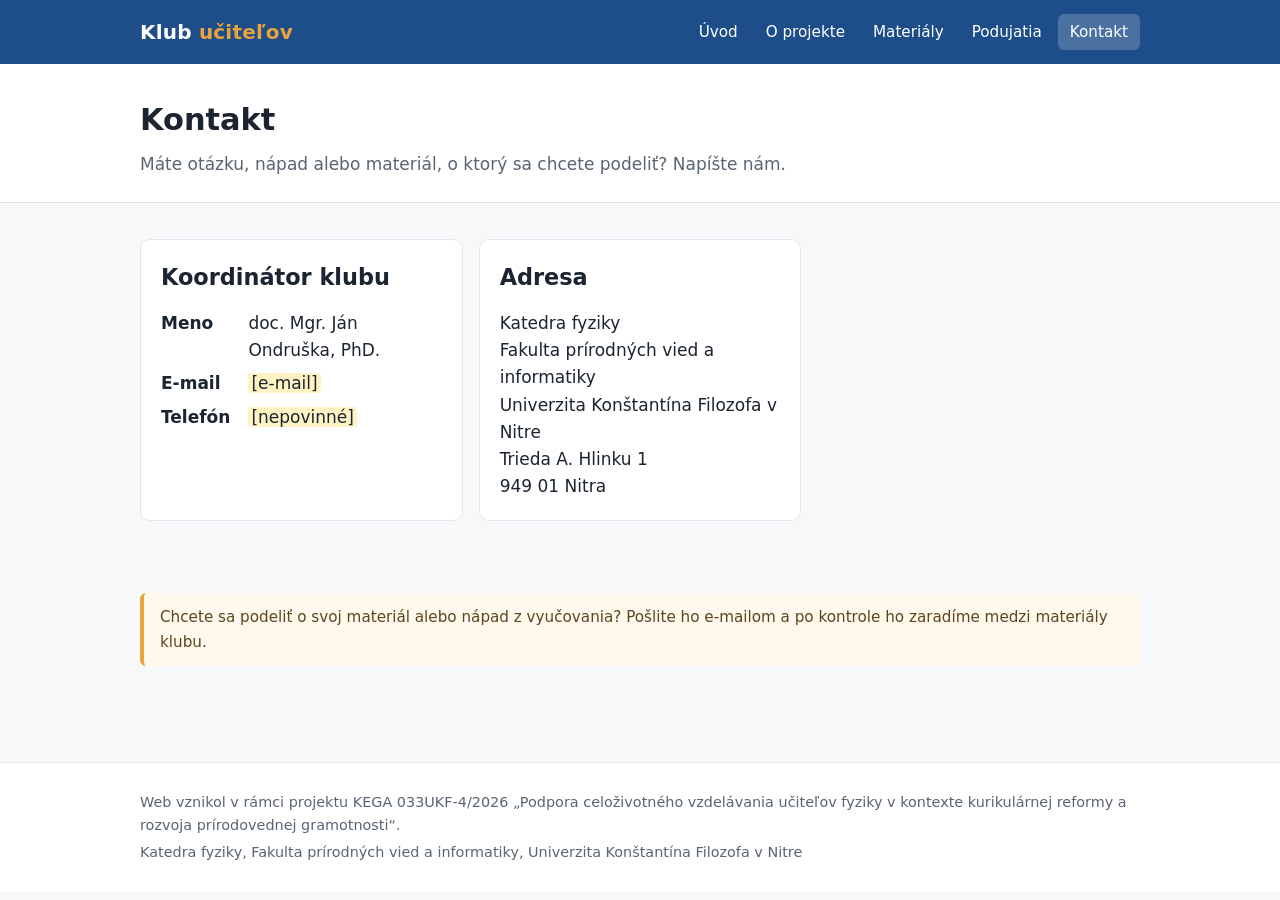
==== kontakt.html @ cd44ca63 "Add files via upload" ====
<!DOCTYPE html>
<html lang="sk">
<head>
  <meta charset="utf-8">
  <meta name="viewport" content="width=device-width, initial-scale=1">
  <title>Kontakt – Klub učiteľov</title>
  <link rel="stylesheet" href="style.css">
</head>
<body>

<header class="site-header">
  <div class="wrap">
    <a class="logo" href="index.html">Klub <span>učiteľov</span></a>
    <ul class="nav">
      <li><a href="index.html">Úvod</a></li>
      <li><a href="o-projekte.html">O projekte</a></li>
      <li><a href="materialy.html">Materiály</a></li>
      <li><a href="podujatia.html">Podujatia</a></li>
      <li><a href="kontakt.html" aria-current="page">Kontakt</a></li>
    </ul>
  </div>
</header>

<div class="page-title">
  <div class="wrap">
    <h1>Kontakt</h1>
    <p>Máte otázku, nápad alebo materiál, o ktorý sa chcete podeliť? Napíšte nám.</p>
  </div>
</div>

<main>
  <div class="wrap">

    <div class="grid">
      <section class="card">
        <h2>Koordinátor klubu</h2>
        <dl class="info">
          <dt>Meno</dt>
          <dd>doc. Mgr. Ján Ondruška, PhD.</dd>
          <dt>E-mail</dt>
          <dd><span class="todo">[e-mail]</span></dd>
          <dt>Telefón</dt>
          <dd><span class="todo">[nepovinné]</span></dd>
        </dl>
      </section>

      <section class="card">
        <h2>Adresa</h2>
        <p style="color:inherit">
          Katedra fyziky<br>
          Fakulta prírodných vied a informatiky<br>
          Univerzita Konštantína Filozofa v Nitre<br>
          Trieda A. Hlinku 1<br>
          949 01 Nitra
        </p>
      </section>
    </div>

    <section style="margin-top:32px">
      <p class="note">Chcete sa podeliť o svoj materiál alebo nápad z vyučovania? Pošlite ho e-mailom a po kontrole ho zaradíme medzi materiály klubu.</p>
    </section>

  </div>
</main>

<footer class="site-footer">
  <div class="wrap">
    <p>Web vznikol v rámci projektu KEGA 033UKF-4/2026 „Podpora celoživotného vzdelávania učiteľov fyziky v kontexte kurikulárnej reformy a rozvoja prírodovednej gramotnosti“.</p>
    <p>Katedra fyziky, Fakulta prírodných vied a informatiky, Univerzita Konštantína Filozofa v Nitre</p>
  </div>
</footer>

</body>
</html>
---- style.css ----
/* Klub učiteľov – spoločný vzhľad všetkých stránok */
:root {
  --ink: #1b2430;
  --muted: #5a6573;
  --bg: #f7f8fa;
  --card: #ffffff;
  --line: #e3e7ec;
  --brand: #1d4e89;
  --brand-dark: #153a66;
  --accent: #e8a33d;
  --radius: 10px;
  --max: 1040px;
}

* { box-sizing: border-box; }

html { scroll-behavior: smooth; }

body {
  margin: 0;
  font-family: system-ui, -apple-system, "Segoe UI", Roboto, "Helvetica Neue", Arial, sans-serif;
  font-size: 17px;
  line-height: 1.6;
  color: var(--ink);
  background: var(--bg);
}

a { color: var(--brand); }
a:hover { color: var(--brand-dark); }

.wrap { max-width: var(--max); margin: 0 auto; padding: 0 20px; }

/* Hlavička a menu */
.site-header {
  background: var(--brand);
  color: #fff;
}
.site-header .wrap {
  display: flex;
  align-items: center;
  justify-content: space-between;
  flex-wrap: wrap;
  gap: 12px;
  padding-top: 14px;
  padding-bottom: 14px;
}
.logo {
  color: #fff;
  text-decoration: none;
  font-weight: 700;
  font-size: 1.25rem;
  letter-spacing: .2px;
}
.logo:hover { color: #fff; }
.logo span { color: var(--accent); }

.nav { display: flex; flex-wrap: wrap; gap: 4px; margin: 0; padding: 0; list-style: none; }
.nav a {
  display: block;
  padding: 6px 12px;
  border-radius: 6px;
  color: #fff;
  text-decoration: none;
  font-size: .95rem;
}
.nav a:hover { background: rgba(255,255,255,.12); color: #fff; }
.nav a[aria-current="page"] { background: rgba(255,255,255,.2); }

/* Úvodný pás */
.hero {
  background: linear-gradient(135deg, var(--brand) 0%, #2c6cb3 100%);
  color: #fff;
  padding: 56px 0 64px;
}
.hero h1 { margin: 0 0 12px; font-size: 2.3rem; line-height: 1.2; }
.hero p { margin: 0; max-width: 680px; font-size: 1.15rem; opacity: .95; }
.hero .btn { margin-top: 24px; }

.page-title {
  background: #fff;
  border-bottom: 1px solid var(--line);
  padding: 32px 0 24px;
}
.page-title h1 { margin: 0; font-size: 1.9rem; }
.page-title p { margin: 6px 0 0; color: var(--muted); }

main { padding: 36px 0 56px; }

section { margin-bottom: 40px; }
h2 { font-size: 1.4rem; margin: 0 0 14px; }
h3 { font-size: 1.1rem; margin: 0 0 6px; }

/* Tlačidlá */
.btn {
  display: inline-block;
  padding: 10px 18px;
  border-radius: 8px;
  background: var(--accent);
  color: #1b2430;
  font-weight: 600;
  text-decoration: none;
}
.btn:hover { background: #f0b558; color: #1b2430; }

/* Karty */
.grid {
  display: grid;
  grid-template-columns: repeat(auto-fill, minmax(260px, 1fr));
  gap: 16px;
}
.card {
  background: var(--card);
  border: 1px solid var(--line);
  border-radius: var(--radius);
  padding: 20px;
}
.card p { margin: 0; color: var(--muted); }
a.card { display: block; text-decoration: none; color: inherit; transition: border-color .15s, box-shadow .15s; }
a.card:hover { border-color: var(--brand); box-shadow: 0 4px 14px rgba(29,78,137,.10); color: inherit; }
a.card h3 { color: var(--brand); }
.card .more { display: inline-block; margin-top: 10px; font-weight: 600; color: var(--brand); }

/* Zoznamy noviniek a podujatí */
.list { list-style: none; margin: 0; padding: 0; }
.list li {
  background: var(--card);
  border: 1px solid var(--line);
  border-radius: var(--radius);
  padding: 16px 20px;
  margin-bottom: 10px;
}
.date {
  display: inline-block;
  font-size: .85rem;
  font-weight: 600;
  color: var(--brand);
  background: #e8eef7;
  padding: 2px 8px;
  border-radius: 4px;
  margin-bottom: 6px;
}

.note {
  background: #fff8ec;
  border-left: 4px solid var(--accent);
  padding: 12px 16px;
  border-radius: 6px;
  color: #5b4520;
  font-size: .95rem;
}

/* Text na doplnenie – zvýraznený, aby sa nezabudol */
.todo {
  background: #fff3c4;
  border-radius: 3px;
  padding: 0 3px;
}

dl.info { display: grid; grid-template-columns: max-content 1fr; gap: 6px 18px; margin: 0; }
dl.info dt { font-weight: 600; }
dl.info dd { margin: 0; }

/* Pätička */
.site-footer {
  background: #fff;
  border-top: 1px solid var(--line);
  padding: 24px 0;
  color: var(--muted);
  font-size: .9rem;
}
.site-footer p { margin: 4px 0; }

@media (max-width: 640px) {
  body { font-size: 16px; }
  .hero { padding: 40px 0 44px; }
  .hero h1 { font-size: 1.8rem; }
  dl.info { grid-template-columns: 1fr; }
  dl.info dd { margin-bottom: 8px; }
}
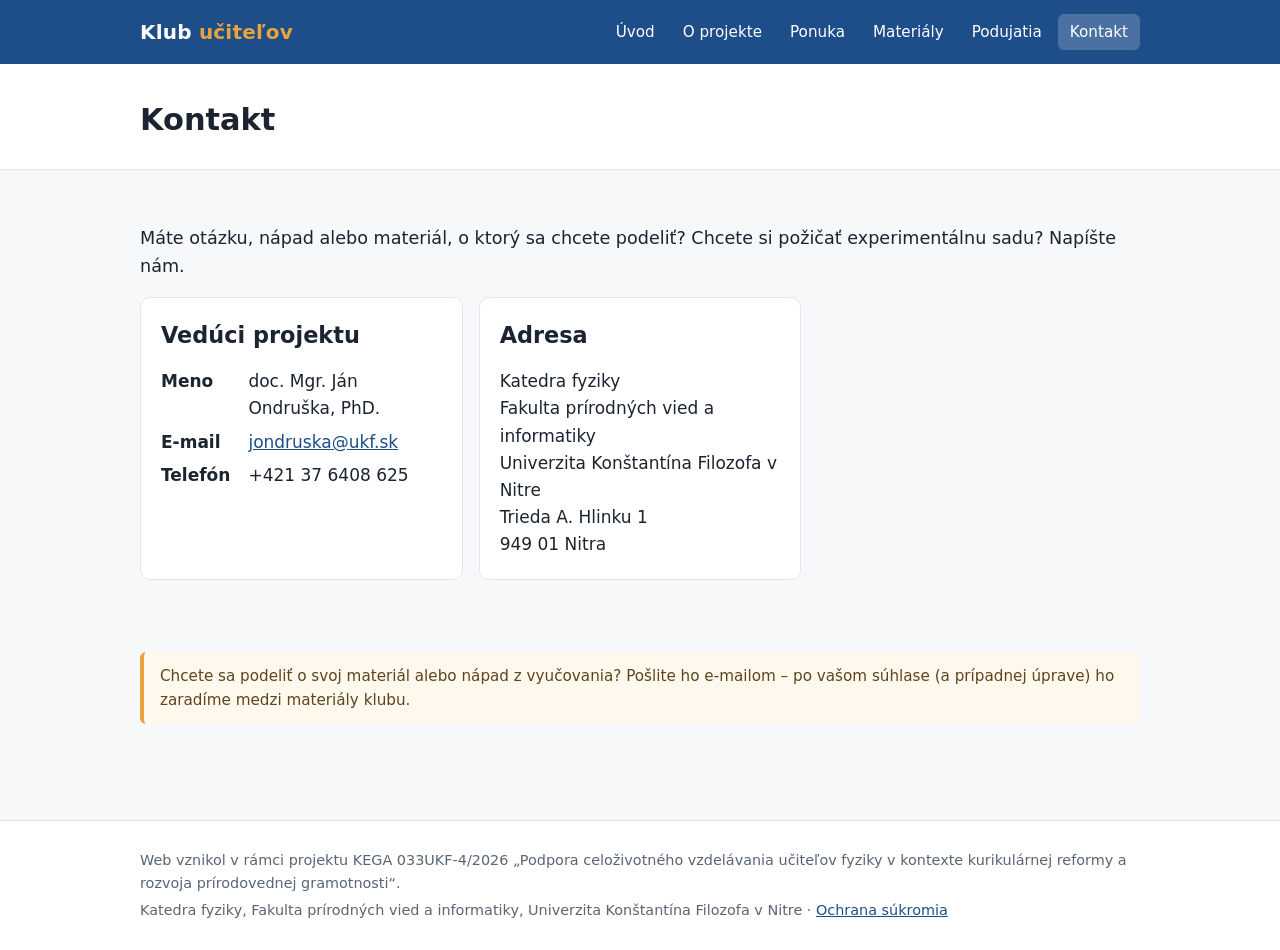
==== commit 5d860414: "Doplnené údaje o projekte KEGA, nové stránky Ponuka a Ochrana súkromia" ====
--- a/kontakt.html
+++ b/kontakt.html
@@ -4,6 +4,7 @@
   <meta charset="utf-8">
   <meta name="viewport" content="width=device-width, initial-scale=1">
   <title>Kontakt – Klub učiteľov</title>
+  <meta name="description" content="Klub učiteľov fyziky – materiály, vzdelávanie a príklady dobrej praxe pre učiteľov fyziky. Projekt KEGA 033UKF-4/2026, UKF v Nitre.">
   <link rel="stylesheet" href="style.css">
 </head>
 <body>
@@ -14,6 +15,7 @@
     <ul class="nav">
       <li><a href="index.html">Úvod</a></li>
       <li><a href="o-projekte.html">O projekte</a></li>
+      <li><a href="ponuka.html">Ponuka</a></li>
       <li><a href="materialy.html">Materiály</a></li>
       <li><a href="podujatia.html">Podujatia</a></li>
       <li><a href="kontakt.html" aria-current="page">Kontakt</a></li>
@@ -24,23 +26,23 @@
 <div class="page-title">
   <div class="wrap">
     <h1>Kontakt</h1>
-    <p>Máte otázku, nápad alebo materiál, o ktorý sa chcete podeliť? Napíšte nám.</p>
   </div>
 </div>
 
 <main>
   <div class="wrap">
 
+    <p style="font-size:1.1rem">Máte otázku, nápad alebo materiál, o ktorý sa chcete podeliť? Chcete si požičať experimentálnu sadu? Napíšte nám.</p>
     <div class="grid">
       <section class="card">
-        <h2>Koordinátor klubu</h2>
+        <h2>Vedúci projektu</h2>
         <dl class="info">
           <dt>Meno</dt>
           <dd>doc. Mgr. Ján Ondruška, PhD.</dd>
           <dt>E-mail</dt>
-          <dd><span class="todo">[e-mail]</span></dd>
+          <dd><a href="mailto:jondruska@ukf.sk">jondruska@ukf.sk</a></dd>
           <dt>Telefón</dt>
-          <dd><span class="todo">[nepovinné]</span></dd>
+          <dd>+421 37 6408 625</dd>
         </dl>
       </section>
 
@@ -57,7 +59,7 @@
     </div>
 
     <section style="margin-top:32px">
-      <p class="note">Chcete sa podeliť o svoj materiál alebo nápad z vyučovania? Pošlite ho e-mailom a po kontrole ho zaradíme medzi materiály klubu.</p>
+      <p class="note">Chcete sa podeliť o svoj materiál alebo nápad z vyučovania? Pošlite ho e-mailom – po vašom súhlase (a prípadnej úprave) ho zaradíme medzi materiály klubu.</p>
     </section>
 
   </div>
@@ -66,7 +68,7 @@
 <footer class="site-footer">
   <div class="wrap">
     <p>Web vznikol v rámci projektu KEGA 033UKF-4/2026 „Podpora celoživotného vzdelávania učiteľov fyziky v kontexte kurikulárnej reformy a rozvoja prírodovednej gramotnosti“.</p>
-    <p>Katedra fyziky, Fakulta prírodných vied a informatiky, Univerzita Konštantína Filozofa v Nitre</p>
+    <p>Katedra fyziky, Fakulta prírodných vied a informatiky, Univerzita Konštantína Filozofa v Nitre · <a href="ochrana-sukromia.html">Ochrana súkromia</a></p>
   </div>
 </footer>
 
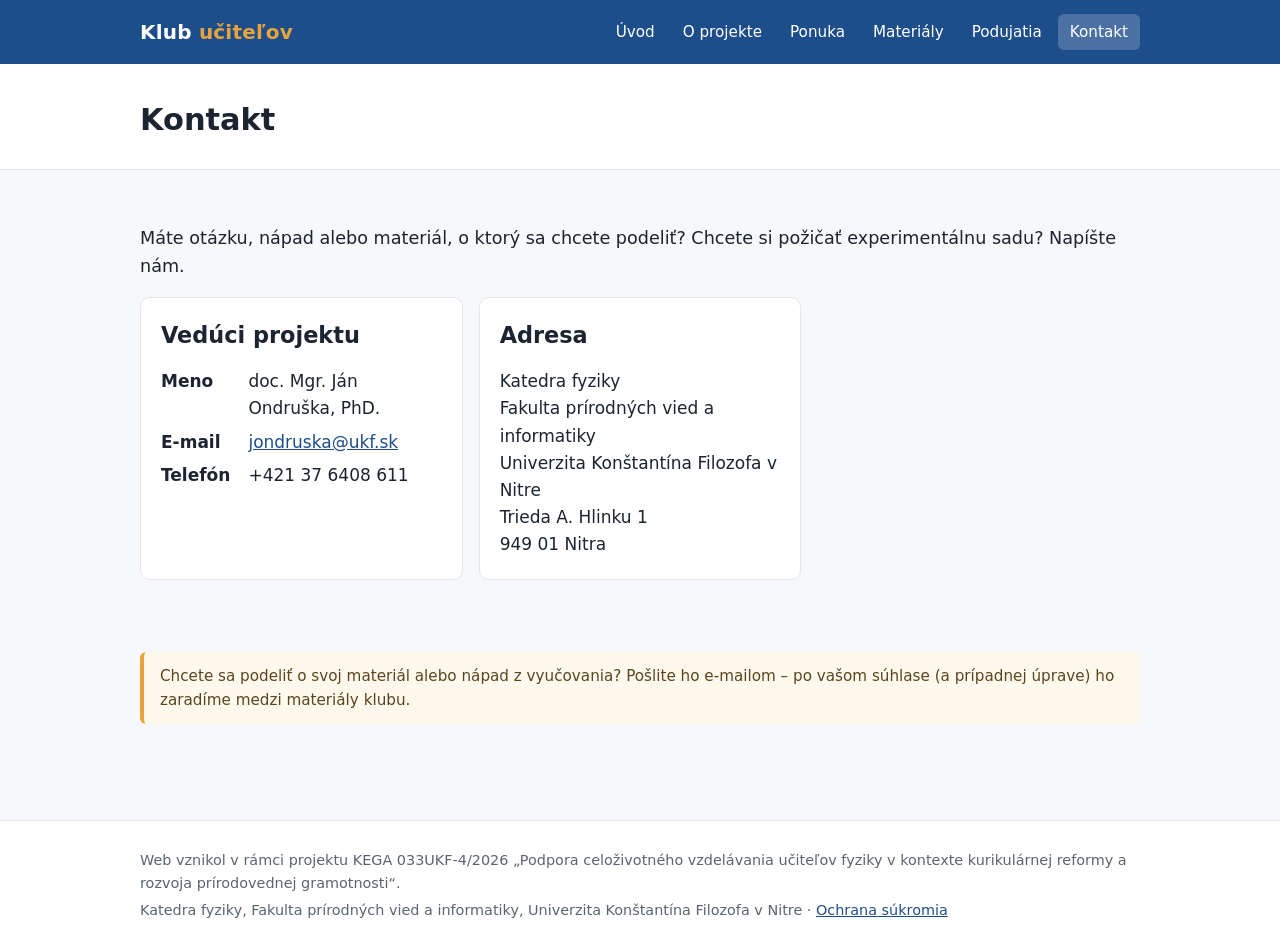
==== commit bbf3c2d3: "Update kontakt.html" ====
--- a/kontakt.html
+++ b/kontakt.html
@@ -42,7 +42,7 @@
           <dt>E-mail</dt>
           <dd><a href="mailto:jondruska@ukf.sk">jondruska@ukf.sk</a></dd>
           <dt>Telefón</dt>
-          <dd>+421 37 6408 625</dd>
+          <dd>+421 37 6408 611</dd>
         </dl>
       </section>
 
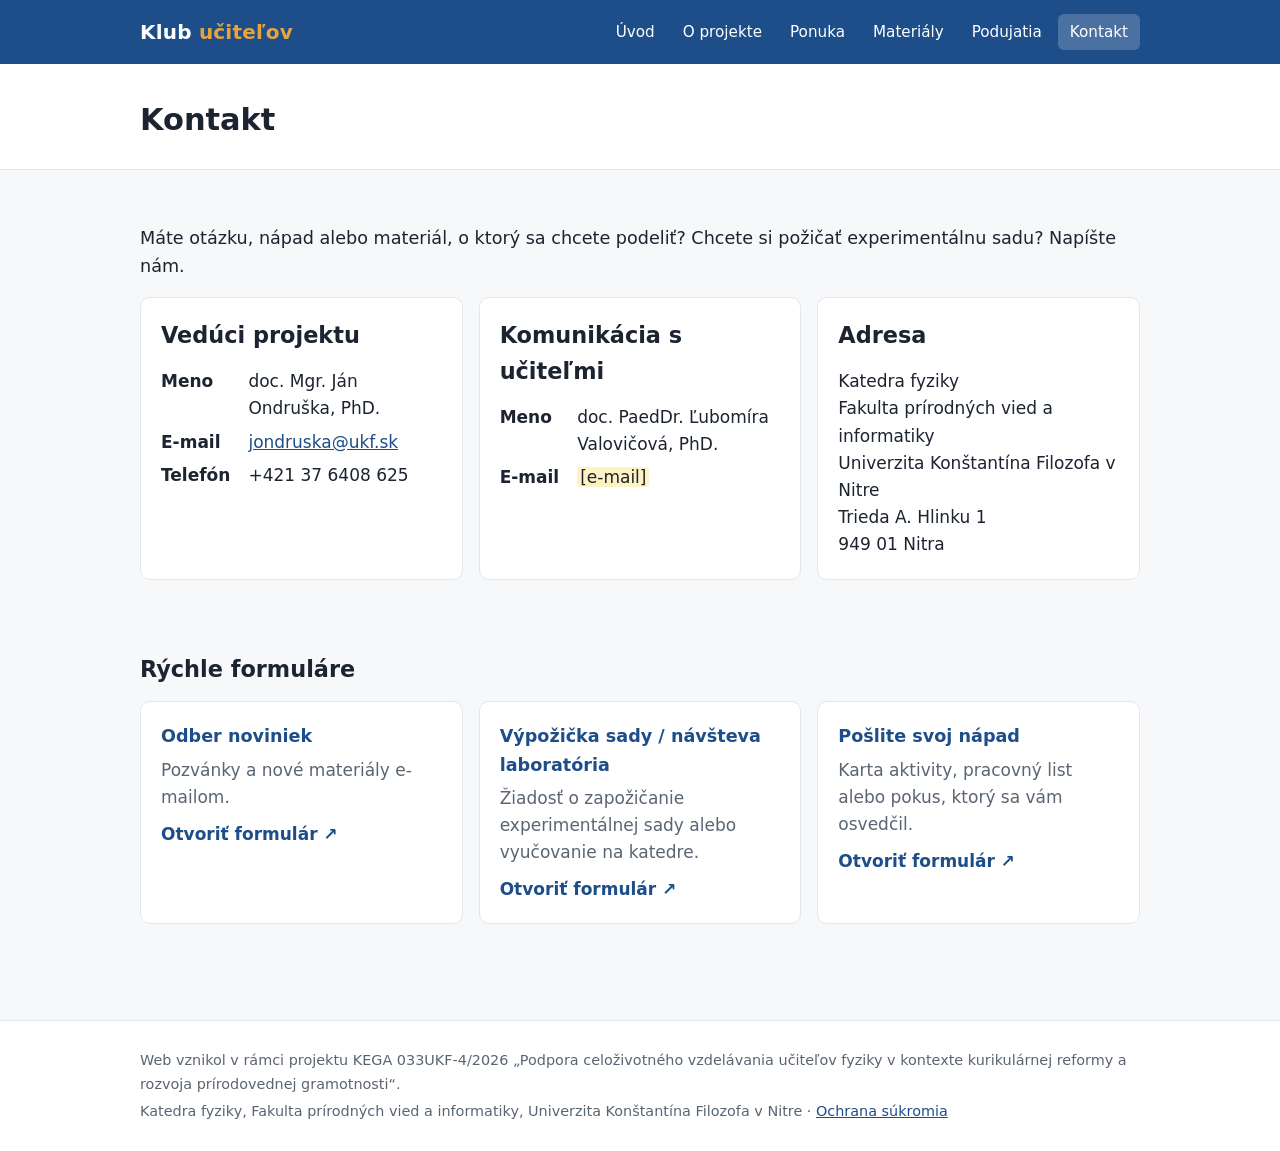
==== commit 7b3f91a0: "Formuláre Microsoft Forms, licencia CC BY, druhý kontakt" ====
--- a/kontakt.html
+++ b/kontakt.html
@@ -42,7 +42,17 @@
           <dt>E-mail</dt>
           <dd><a href="mailto:jondruska@ukf.sk">jondruska@ukf.sk</a></dd>
           <dt>Telefón</dt>
-          <dd>+421 37 6408 611</dd>
+          <dd>+421 37 6408 625</dd>
+        </dl>
+      </section>
+
+      <section class="card">
+        <h2>Komunikácia s učiteľmi</h2>
+        <dl class="info">
+          <dt>Meno</dt>
+          <dd>doc. PaedDr. Ľubomíra Valovičová, PhD.</dd>
+          <dt>E-mail</dt>
+          <dd><span class="todo">[e-mail]</span></dd>
         </dl>
       </section>
 
@@ -59,7 +69,12 @@
     </div>
 
     <section style="margin-top:32px">
-      <p class="note">Chcete sa podeliť o svoj materiál alebo nápad z vyučovania? Pošlite ho e-mailom – po vašom súhlase (a prípadnej úprave) ho zaradíme medzi materiály klubu.</p>
+      <h2>Rýchle formuláre</h2>
+      <div class="grid">
+        <a class="card" href="https://forms.cloud.microsoft/Pages/ResponsePage.aspx?id=9LhLjGZnfEWYY0CLWSImThXOuf7VGUBOlAr6PqBVwCFUNEY1WVZDUFlCQ0ZWUEkwQ0E2MVk0N0dLUy4u" target="_blank" rel="noopener"><h3>Odber noviniek</h3><p>Pozvánky a nové materiály e-mailom.</p><span class="more">Otvoriť formulár ↗</span></a>
+        <a class="card" href="https://forms.cloud.microsoft/Pages/ResponsePage.aspx?id=9LhLjGZnfEWYY0CLWSImThXOuf7VGUBOlAr6PqBVwCFURE1FVkFTRkVEMFYwOThIVEswQUtPWUcyQS4u" target="_blank" rel="noopener"><h3>Výpožička sady / návšteva laboratória</h3><p>Žiadosť o zapožičanie experimentálnej sady alebo vyučovanie na katedre.</p><span class="more">Otvoriť formulár ↗</span></a>
+        <a class="card" href="https://forms.cloud.microsoft/Pages/ResponsePage.aspx?id=9LhLjGZnfEWYY0CLWSImThXOuf7VGUBOlAr6PqBVwCFURDVSRUVXNUhKMFlERjFGR0NIQ1BRTTU1TC4u" target="_blank" rel="noopener"><h3>Pošlite svoj nápad</h3><p>Karta aktivity, pracovný list alebo pokus, ktorý sa vám osvedčil.</p><span class="more">Otvoriť formulár ↗</span></a>
+      </div>
     </section>
 
   </div>
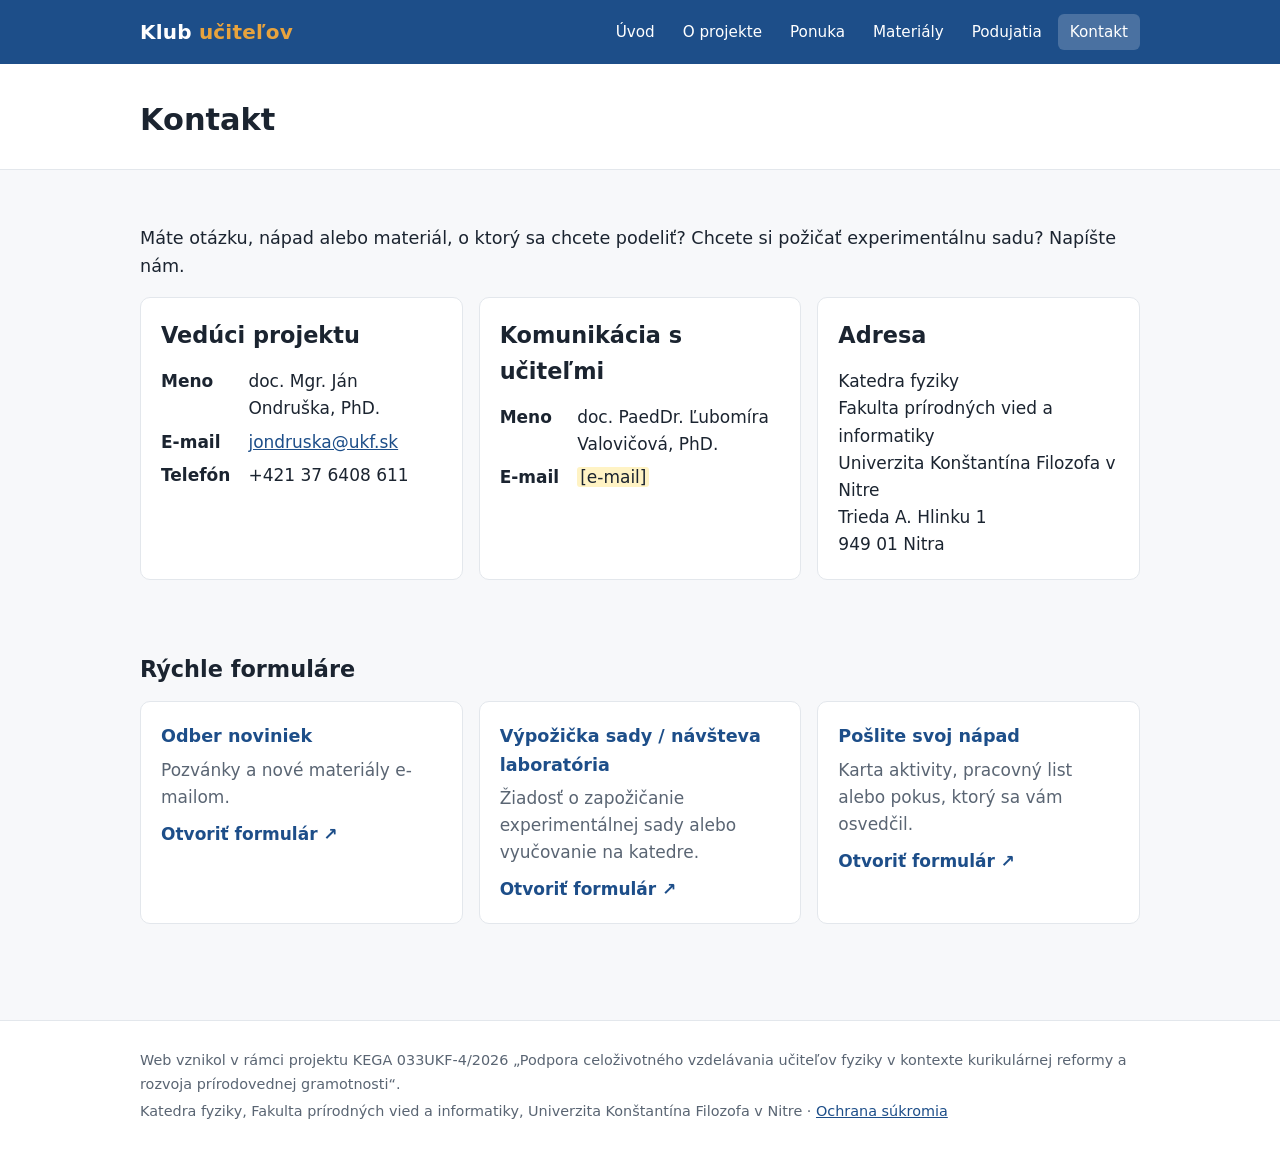
==== commit 57ecb2ff: "kontakt.html updating phone number" ====
--- a/kontakt.html
+++ b/kontakt.html
@@ -42,7 +42,7 @@
           <dt>E-mail</dt>
           <dd><a href="mailto:jondruska@ukf.sk">jondruska@ukf.sk</a></dd>
           <dt>Telefón</dt>
-          <dd>+421 37 6408 625</dd>
+          <dd>+421 37 6408 611</dd>
         </dl>
       </section>
 
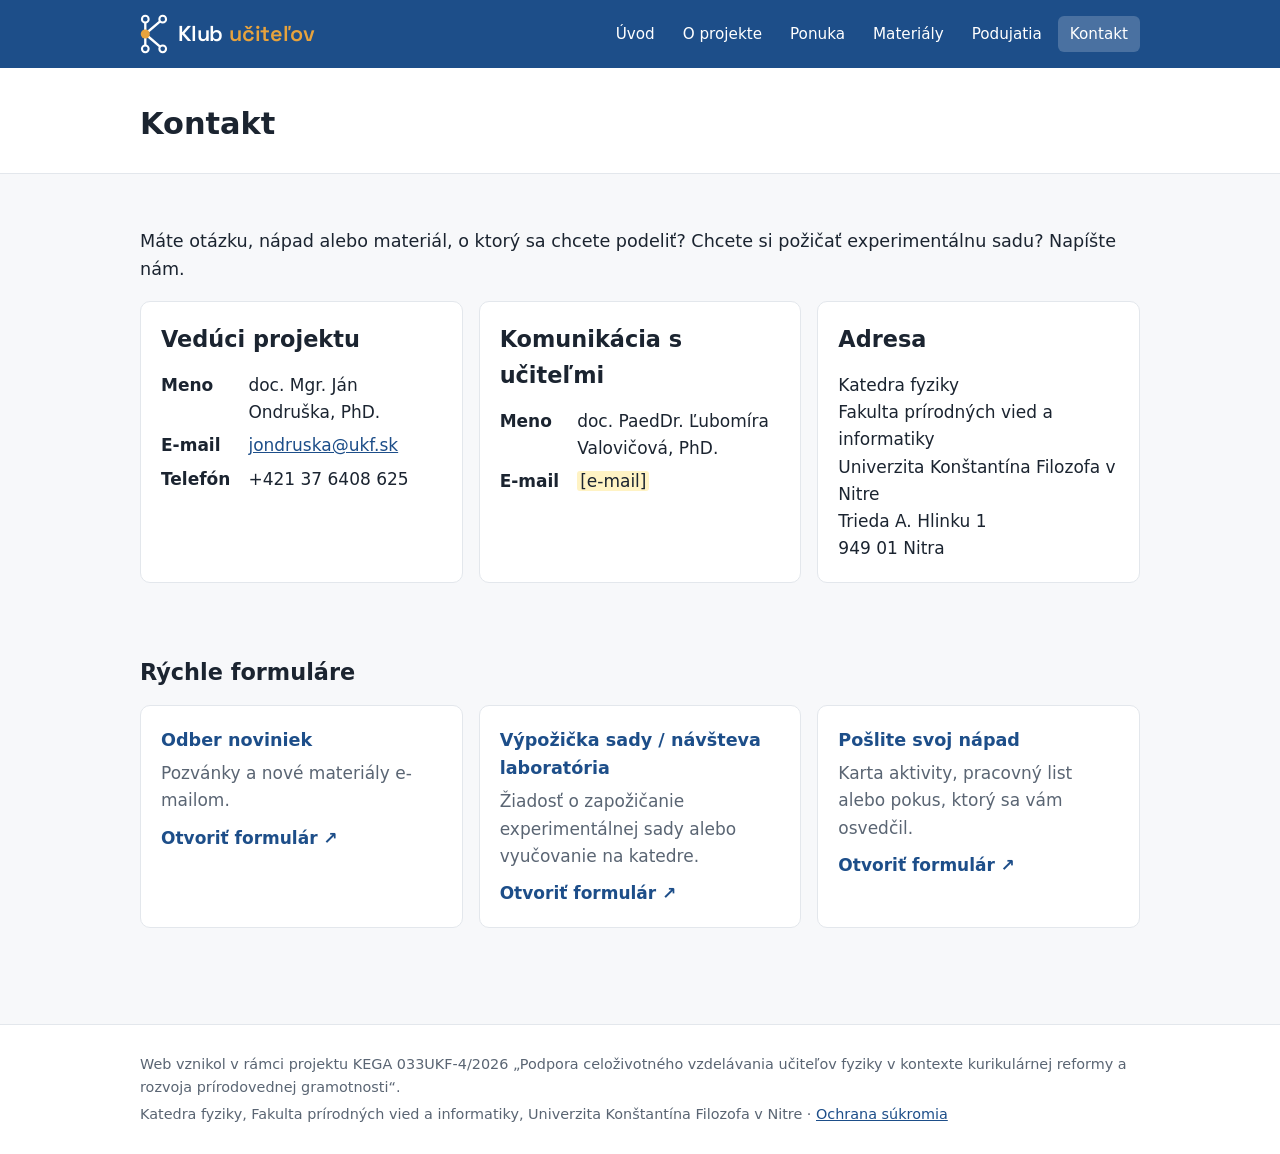
==== commit a2150557: "Nové logo a favicon, mobilné menu" ====
--- a/kontakt.html
+++ b/kontakt.html
@@ -5,14 +5,20 @@
   <meta name="viewport" content="width=device-width, initial-scale=1">
   <title>Kontakt – Klub učiteľov</title>
   <meta name="description" content="Klub učiteľov fyziky – materiály, vzdelávanie a príklady dobrej praxe pre učiteľov fyziky. Projekt KEGA 033UKF-4/2026, UKF v Nitre.">
+  <link rel="icon" href="favicon.ico" sizes="any">
+  <link rel="icon" href="favicon.svg" type="image/svg+xml">
+  <link rel="apple-touch-icon" href="apple-touch-icon.png">
+  <meta name="theme-color" content="#1d4e89">
+  <script>document.documentElement.classList.add("js")</script>
   <link rel="stylesheet" href="style.css">
 </head>
 <body>
 
 <header class="site-header">
   <div class="wrap">
-    <a class="logo" href="index.html">Klub <span>učiteľov</span></a>
-    <ul class="nav">
+    <a class="logo" href="index.html"><svg viewBox="12 1 43 62" aria-hidden="true"><g stroke="#ffffff" stroke-width="3.6" stroke-linecap="round"><line x1="20" y1="9" x2="20" y2="32"/><line x1="20" y1="32" x2="20" y2="55"/><line x1="20" y1="32" x2="47" y2="9"/><line x1="20" y1="32" x2="47" y2="55"/></g><circle cx="20" cy="9" r="5.2" fill="#1d4e89" stroke="#ffffff" stroke-width="3.2"/><circle cx="20" cy="55" r="5.2" fill="#1d4e89" stroke="#ffffff" stroke-width="3.2"/><circle cx="47" cy="9" r="5.2" fill="#1d4e89" stroke="#ffffff" stroke-width="3.2"/><circle cx="47" cy="55" r="5.2" fill="#1d4e89" stroke="#ffffff" stroke-width="3.2"/><circle cx="20" cy="32" r="7" fill="#e8a33d"/></svg><span>Klub <span class="accent">učiteľov</span></span></a>
+    <button class="menu-toggle" type="button" aria-expanded="false" aria-controls="hlavne-menu" aria-label="Menu"><span></span><span></span><span></span></button>
+    <ul class="nav" id="hlavne-menu">
       <li><a href="index.html">Úvod</a></li>
       <li><a href="o-projekte.html">O projekte</a></li>
       <li><a href="ponuka.html">Ponuka</a></li>
@@ -42,7 +48,7 @@
           <dt>E-mail</dt>
           <dd><a href="mailto:jondruska@ukf.sk">jondruska@ukf.sk</a></dd>
           <dt>Telefón</dt>
-          <dd>+421 37 6408 611</dd>
+          <dd>+421 37 6408 625</dd>
         </dl>
       </section>
 
@@ -87,5 +93,16 @@
   </div>
 </footer>
 
+<script>
+(function () {
+  var btn = document.querySelector(".menu-toggle");
+  var nav = document.getElementById("hlavne-menu");
+  btn.addEventListener("click", function () {
+    var open = btn.getAttribute("aria-expanded") === "true";
+    btn.setAttribute("aria-expanded", String(!open));
+    nav.classList.toggle("open", !open);
+  });
+})();
+</script>
 </body>
 </html>
--- a/style.css
+++ b/style.css
@@ -1,4 +1,18 @@
 /* Klub učiteľov – spoločný vzhľad všetkých stránok */
+@font-face {
+  font-family: "Space Grotesk";
+  font-weight: 600;
+  font-display: swap;
+  src: url("space-grotesk-latin-ext-600.woff2") format("woff2");
+  unicode-range: U+0100-02BA, U+02BD-02C5, U+02C7-02CC, U+02CE-02D7, U+02DD-02FF, U+0304, U+0308, U+0329, U+1D00-1DBF, U+1E00-1E9F, U+1EF2-1EFF, U+2020, U+20A0-20AB, U+20AD-20C0, U+2113, U+2C60-2C7F, U+A720-A7FF;
+}
+@font-face {
+  font-family: "Space Grotesk";
+  font-weight: 600;
+  font-display: swap;
+  src: url("space-grotesk-latin-600.woff2") format("woff2");
+  unicode-range: U+0000-00FF, U+0131, U+0152-0153, U+02BB-02BC, U+02C6, U+02DA, U+02DC, U+0304, U+0308, U+0329, U+2000-206F, U+20AC, U+2122, U+2191, U+2193, U+2212, U+2215, U+FEFF, U+FFFD;
+}
 :root {
   --ink: #1b2430;
   --muted: #5a6573;
@@ -45,14 +59,42 @@
   padding-bottom: 14px;
 }
 .logo {
+  display: flex;
+  align-items: center;
+  gap: 10px;
   color: #fff;
   text-decoration: none;
-  font-weight: 700;
-  font-size: 1.25rem;
-  letter-spacing: .2px;
+  font-family: "Space Grotesk", system-ui, sans-serif;
+  font-weight: 600;
+  font-size: 1.35rem;
+  letter-spacing: -.2px;
 }
 .logo:hover { color: #fff; }
-.logo span { color: var(--accent); }
+.logo svg { width: 28px; height: 40px; flex-shrink: 0; }
+.logo .accent { color: var(--accent); }
+
+.menu-toggle {
+  display: none;
+  width: 44px;
+  height: 44px;
+  padding: 11px 10px;
+  background: none;
+  border: 0;
+  border-radius: 6px;
+  cursor: pointer;
+}
+.menu-toggle:hover, .menu-toggle:focus-visible { background: rgba(255,255,255,.12); }
+.menu-toggle span {
+  display: block;
+  height: 2px;
+  margin: 5px 0;
+  background: #fff;
+  border-radius: 2px;
+  transition: transform .2s, opacity .2s;
+}
+.menu-toggle[aria-expanded="true"] span:nth-child(1) { transform: translateY(7px) rotate(45deg); }
+.menu-toggle[aria-expanded="true"] span:nth-child(2) { opacity: 0; }
+.menu-toggle[aria-expanded="true"] span:nth-child(3) { transform: translateY(-7px) rotate(-45deg); }
 
 .nav { display: flex; flex-wrap: wrap; gap: 4px; margin: 0; padding: 0; list-style: none; }
 .nav a {
@@ -170,6 +212,13 @@
 }
 .site-footer p { margin: 4px 0; }
 
+@media (max-width: 820px) {
+  .menu-toggle { display: block; }
+  .js .nav { display: none; width: 100%; flex-direction: column; gap: 2px; padding-bottom: 8px; }
+  .js .nav.open { display: flex; }
+  .js .nav a { padding: 11px 12px; font-size: 1rem; }
+}
+
 @media (max-width: 640px) {
   body { font-size: 16px; }
   .hero { padding: 40px 0 44px; }
